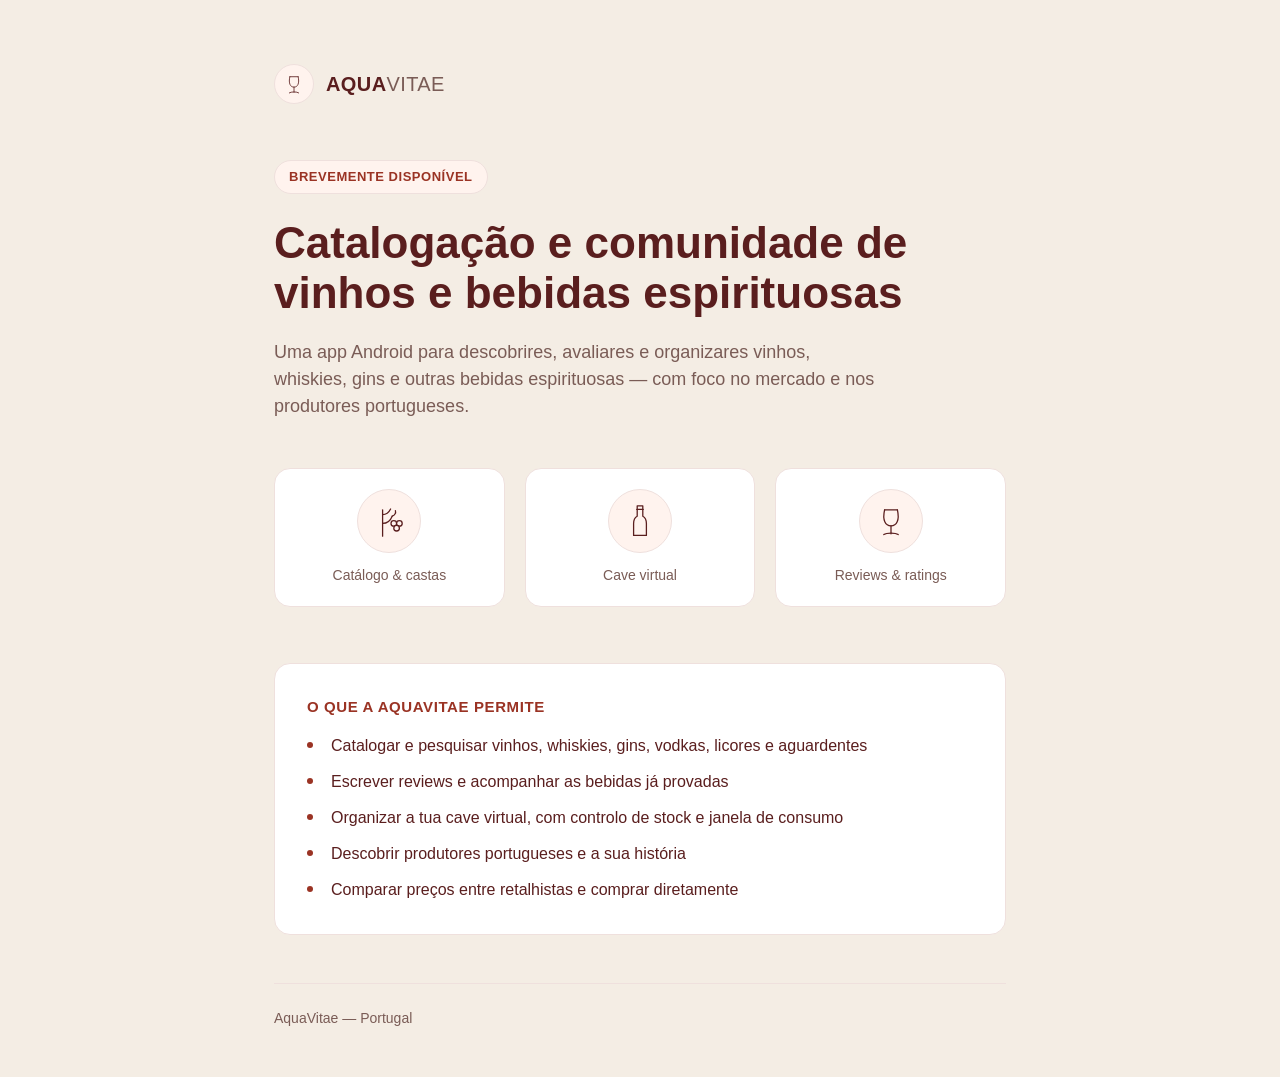
==== docs/index.html @ 6bc55e07 "Add landing page for GitHub Pages (docs/) Página "brevemente disponível" simples, com a mesma paleta" ====
<!DOCTYPE html>
<html lang="pt-PT">
<head>
<meta charset="UTF-8">
<meta name="viewport" content="width=device-width, initial-scale=1.0">
<title>AquaVitae — Catalogação e comunidade de vinhos e bebidas espirituosas</title>
<meta name="description" content="AquaVitae é uma app Android de catalogação e comunidade para vinhos e bebidas espirituosas, focada no mercado português. Brevemente disponível.">
<style>
  :root {
    --bordeaux: #5A1E1E;
    --bordeaux-strong: #9A3324;
    --cream: #FFF3EE;
    --background: #F4EDE4;
    --border: #EFE0DD;
    --text-muted: #7A5C56;
  }
  * { box-sizing: border-box; }
  body {
    margin: 0;
    font-family: -apple-system, BlinkMacSystemFont, "Segoe UI", Roboto, Helvetica, Arial, sans-serif;
    background: var(--background);
    color: var(--bordeaux);
    line-height: 1.5;
  }
  .wrap {
    max-width: 780px;
    margin: 0 auto;
    padding: 64px 24px 48px;
  }
  header {
    display: flex;
    align-items: center;
    gap: 12px;
    margin-bottom: 56px;
  }
  .logo-mark {
    width: 40px;
    height: 40px;
    border-radius: 50%;
    background: var(--cream);
    border: 1.5px solid var(--border);
    display: flex;
    align-items: center;
    justify-content: center;
  }
  .logo-mark svg { width: 26px; height: 26px; }
  .wordmark {
    font-size: 20px;
    font-weight: 700;
    letter-spacing: 0.02em;
  }
  .wordmark span { font-weight: 400; color: var(--text-muted); }

  .badge {
    display: inline-block;
    font-size: 13px;
    font-weight: 600;
    letter-spacing: 0.04em;
    text-transform: uppercase;
    color: var(--bordeaux-strong);
    background: var(--cream);
    border: 1.5px solid var(--border);
    border-radius: 999px;
    padding: 6px 14px;
    margin-bottom: 24px;
  }

  h1 {
    font-size: clamp(32px, 5vw, 44px);
    line-height: 1.15;
    margin: 0 0 20px;
  }

  .lede {
    font-size: 18px;
    color: var(--text-muted);
    max-width: 60ch;
    margin: 0 0 48px;
  }

  .icon-row {
    display: flex;
    gap: 20px;
    margin-bottom: 56px;
  }
  .icon-tile {
    flex: 1;
    background: #fff;
    border: 1.5px solid var(--border);
    border-radius: 16px;
    padding: 20px;
    text-align: center;
  }
  .icon-tile .circle {
    width: 64px;
    height: 64px;
    margin: 0 auto 12px;
    border-radius: 50%;
    background: var(--cream);
    border: 1.5px solid var(--border);
    display: flex;
    align-items: center;
    justify-content: center;
  }
  .icon-tile svg { width: 40px; height: 40px; }
  .icon-tile p { margin: 0; font-size: 14px; color: var(--text-muted); }

  .features {
    background: #fff;
    border: 1.5px solid var(--border);
    border-radius: 16px;
    padding: 32px;
    margin-bottom: 48px;
  }
  .features h2 {
    font-size: 15px;
    text-transform: uppercase;
    letter-spacing: 0.04em;
    color: var(--bordeaux-strong);
    margin: 0 0 16px;
  }
  .features ul {
    margin: 0;
    padding: 0;
    list-style: none;
    display: grid;
    gap: 12px;
  }
  .features li {
    padding-left: 24px;
    position: relative;
    color: var(--bordeaux);
  }
  .features li::before {
    content: "";
    position: absolute;
    left: 0;
    top: 8px;
    width: 6px;
    height: 6px;
    border-radius: 50%;
    background: var(--bordeaux-strong);
  }

  footer {
    border-top: 1.5px solid var(--border);
    padding-top: 24px;
    font-size: 14px;
    color: var(--text-muted);
    display: flex;
    justify-content: space-between;
    flex-wrap: wrap;
    gap: 8px;
  }

  @media (max-width: 560px) {
    .icon-row { flex-direction: column; }
  }
</style>
</head>
<body>
  <div class="wrap">
    <header>
      <div class="logo-mark">
        <svg viewBox="0 0 100 100" fill="none" stroke="#5A1E1E" stroke-width="3.2" stroke-linecap="round" stroke-linejoin="round">
          <path d="M34 22H66"></path>
          <path d="M34 22C28 48 36 62 50 62C64 62 72 48 66 22"></path>
          <path d="M50 62V82"></path>
          <path d="M32 84C39 79 61 79 68 84"></path>
        </svg>
      </div>
      <div class="wordmark">AQUA<span>VITAE</span></div>
    </header>

    <span class="badge">Brevemente disponível</span>
    <h1>Catalogação e comunidade de vinhos e bebidas espirituosas</h1>
    <p class="lede">
      Uma app Android para descobrires, avaliares e organizares vinhos, whiskies, gins e outras bebidas
      espirituosas — com foco no mercado e nos produtores portugueses.
    </p>

    <div class="icon-row">
      <div class="icon-tile">
        <div class="circle">
          <svg viewBox="0 0 100 100" fill="none" stroke="#5A1E1E" stroke-width="3.2" stroke-linecap="round" stroke-linejoin="round">
            <path d="M34 88V22"></path>
            <path d="M34 34C44 34 50 28 54 20M34 56C46 56 54 48 58 38"></path>
            <path d="M58 38C64 36 68 30 66 24"></path>
            <circle cx="62" cy="56" r="7" fill="#FFF3EE"></circle>
            <circle cx="76" cy="56" r="7" fill="#FFF3EE"></circle>
            <circle cx="69" cy="68" r="7" fill="#FFF3EE"></circle>
          </svg>
        </div>
        <p>Catálogo &amp; castas</p>
      </div>
      <div class="icon-tile">
        <div class="circle">
          <svg viewBox="0 0 100 100" fill="none" stroke="#5A1E1E" stroke-width="3.2" stroke-linecap="round" stroke-linejoin="round">
            <path d="M43 12V38C36 42 34 48 34 56V86H66V56C66 48 64 42 57 38V12Z"></path>
            <path d="M42 21H58"></path>
          </svg>
        </div>
        <p>Cave virtual</p>
      </div>
      <div class="icon-tile">
        <div class="circle">
          <svg viewBox="0 0 100 100" fill="none" stroke="#5A1E1E" stroke-width="3.2" stroke-linecap="round" stroke-linejoin="round">
            <path d="M34 22H66"></path>
            <path d="M34 22C28 48 36 62 50 62C64 62 72 48 66 22"></path>
            <path d="M50 62V82"></path>
            <path d="M32 84C39 79 61 79 68 84"></path>
          </svg>
        </div>
        <p>Reviews &amp; ratings</p>
      </div>
    </div>

    <div class="features">
      <h2>O que a AquaVitae permite</h2>
      <ul>
        <li>Catalogar e pesquisar vinhos, whiskies, gins, vodkas, licores e aguardentes</li>
        <li>Escrever reviews e acompanhar as bebidas já provadas</li>
        <li>Organizar a tua cave virtual, com controlo de stock e janela de consumo</li>
        <li>Descobrir produtores portugueses e a sua história</li>
        <li>Comparar preços entre retalhistas e comprar diretamente</li>
      </ul>
    </div>

    <footer>
      <span>AquaVitae — Portugal</span>
      <span><!-- TODO: email de contacto --></span>
    </footer>
  </div>
</body>
</html>
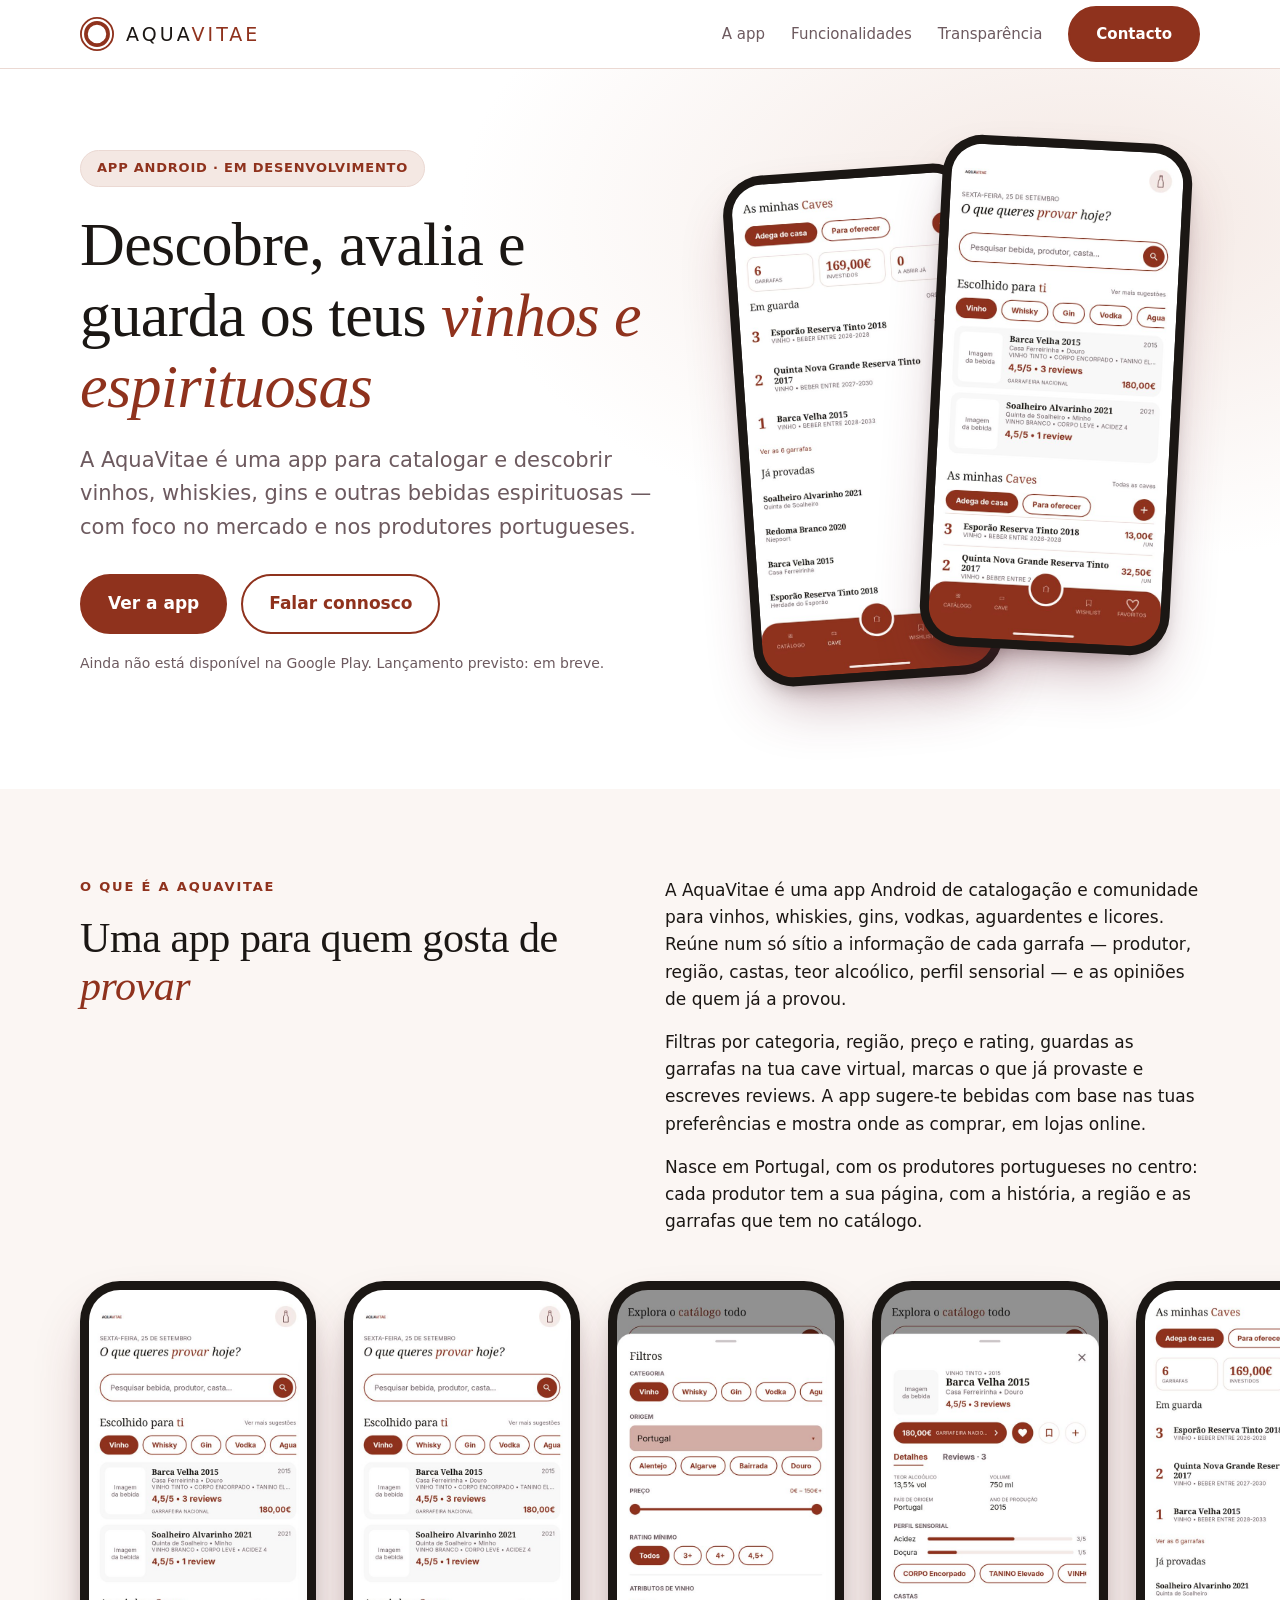
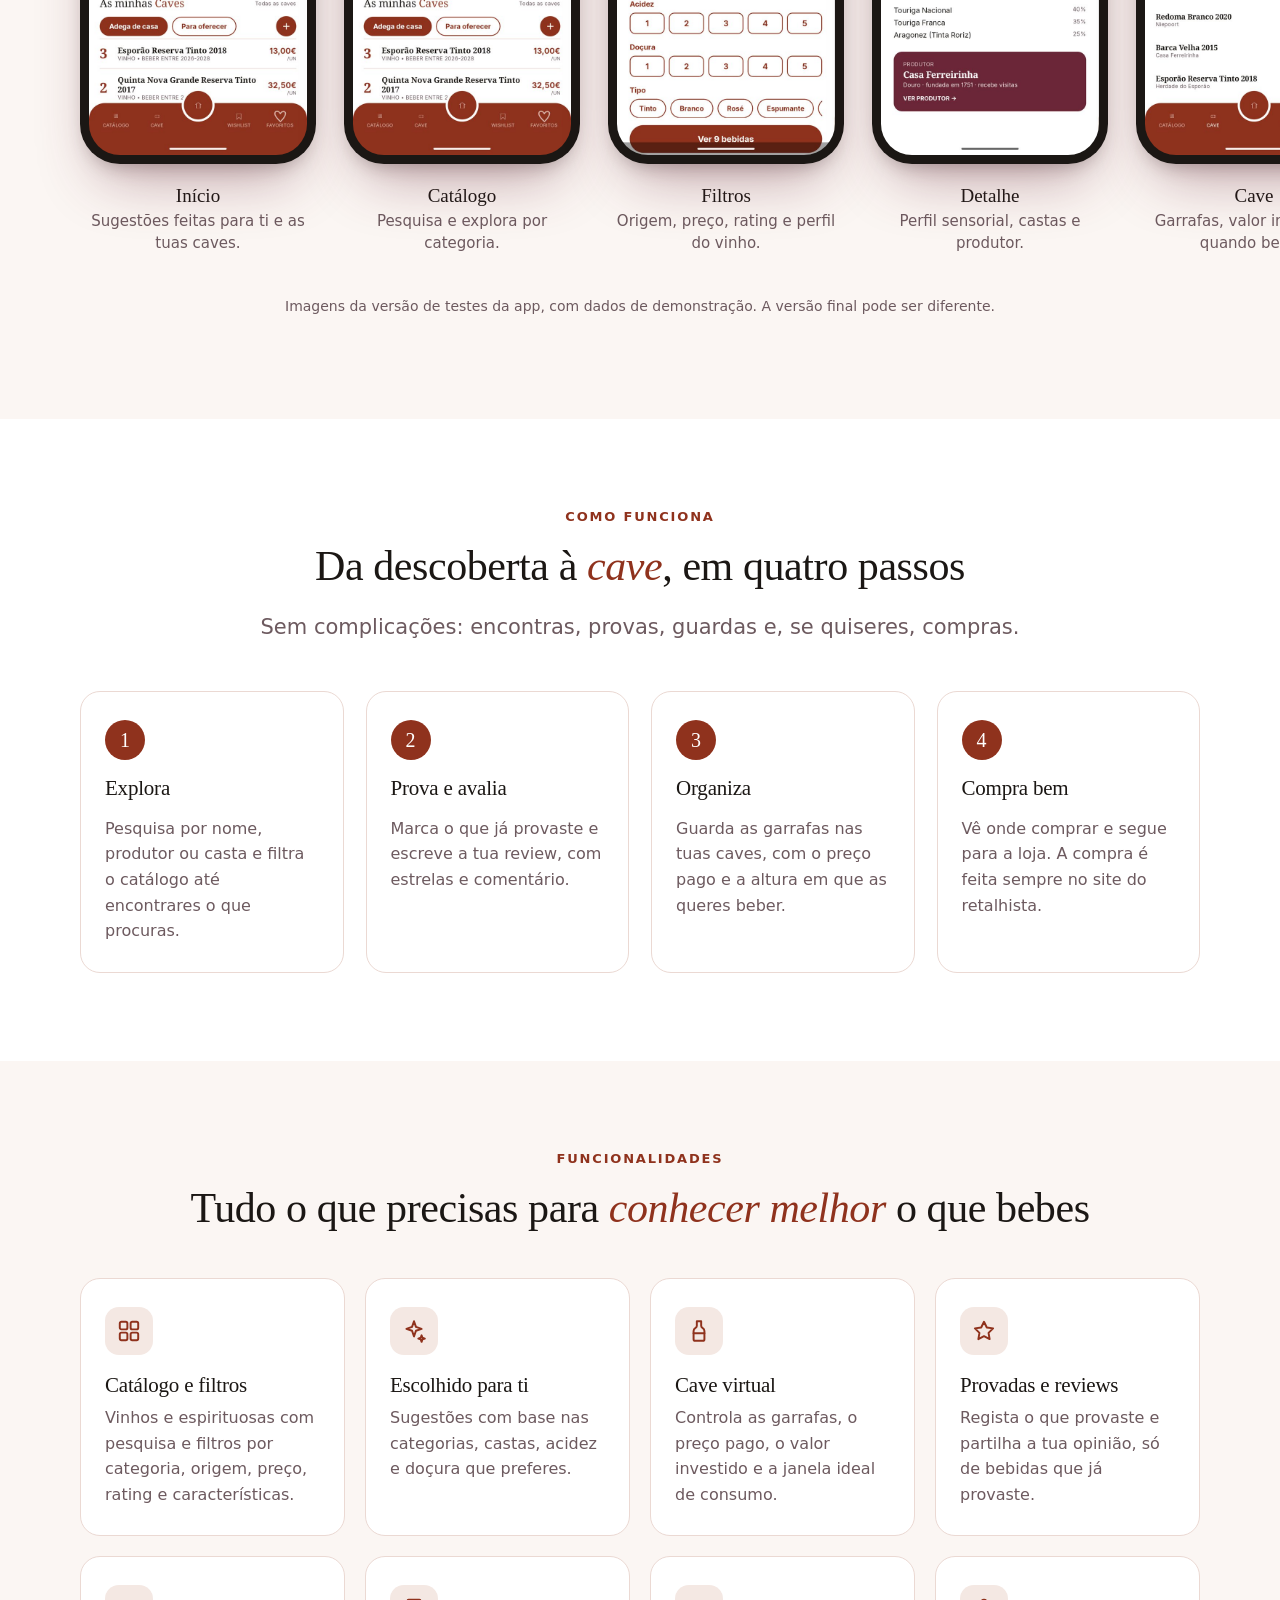
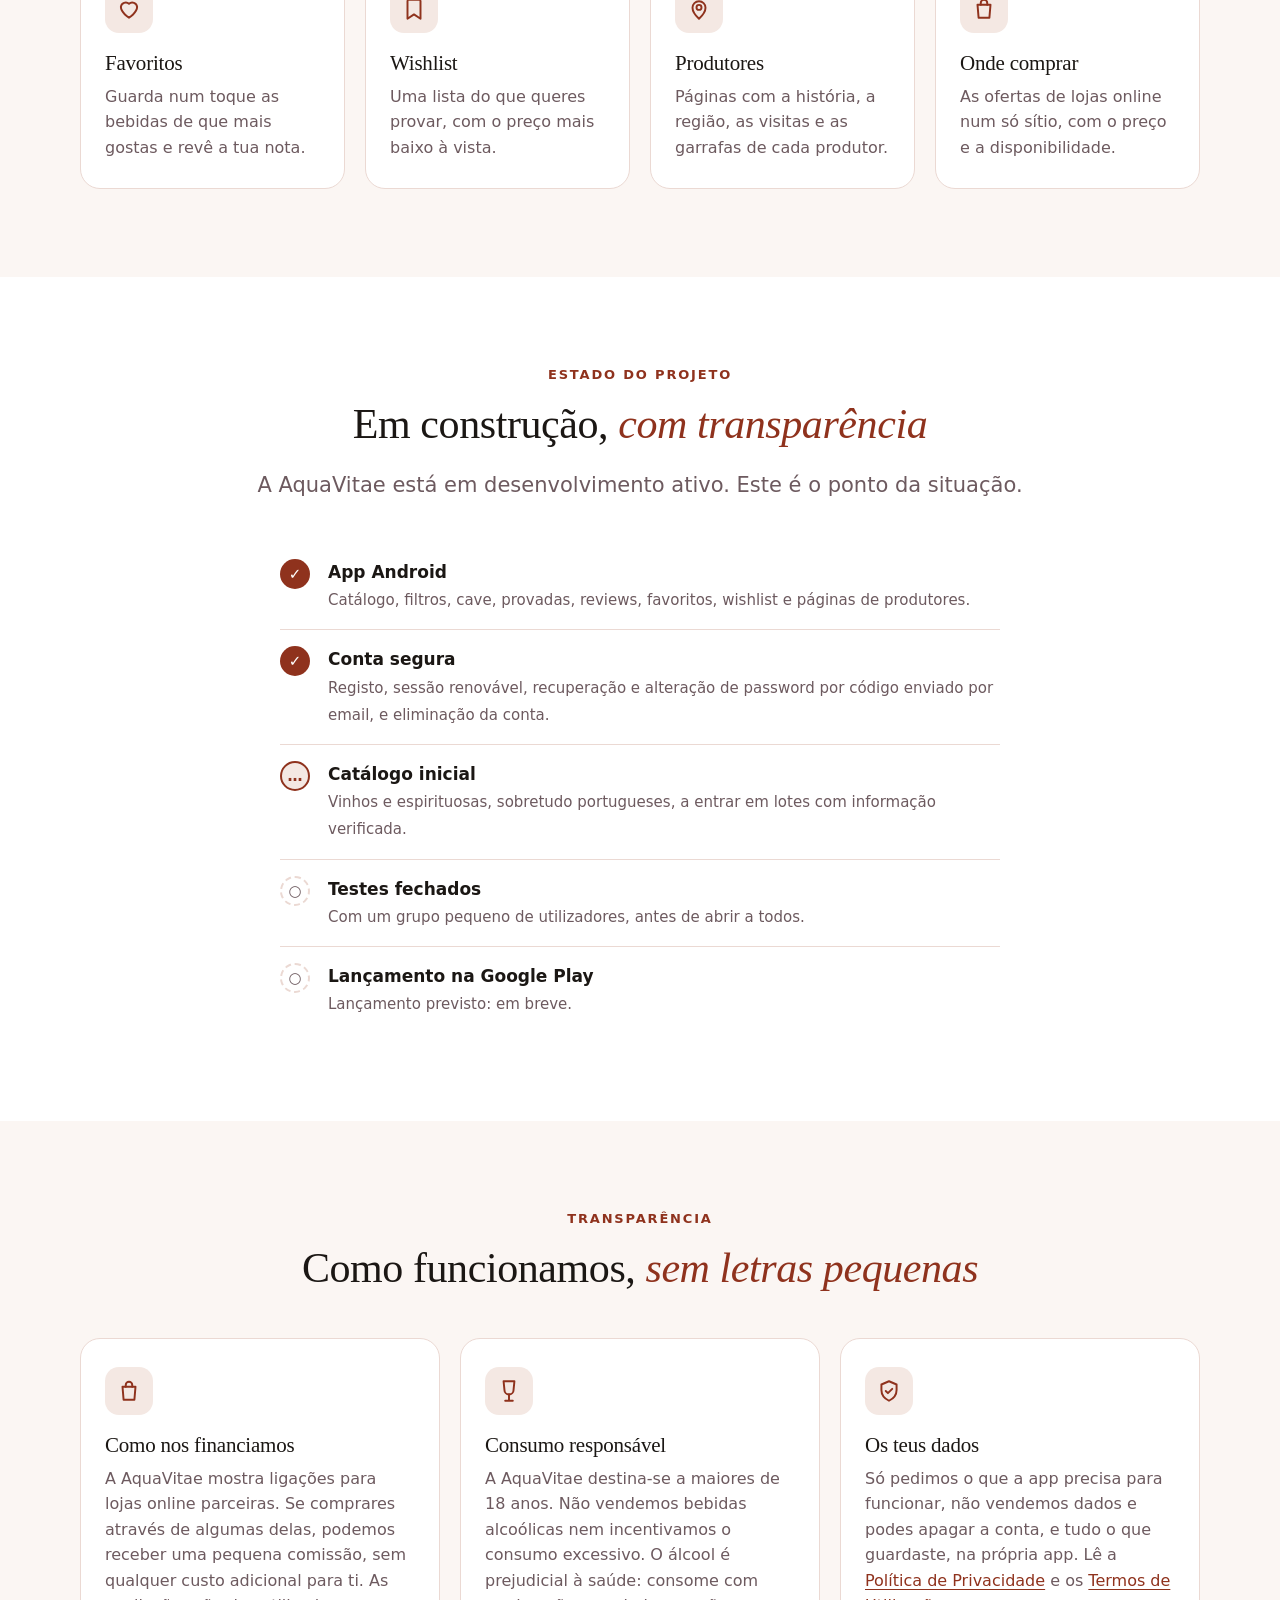
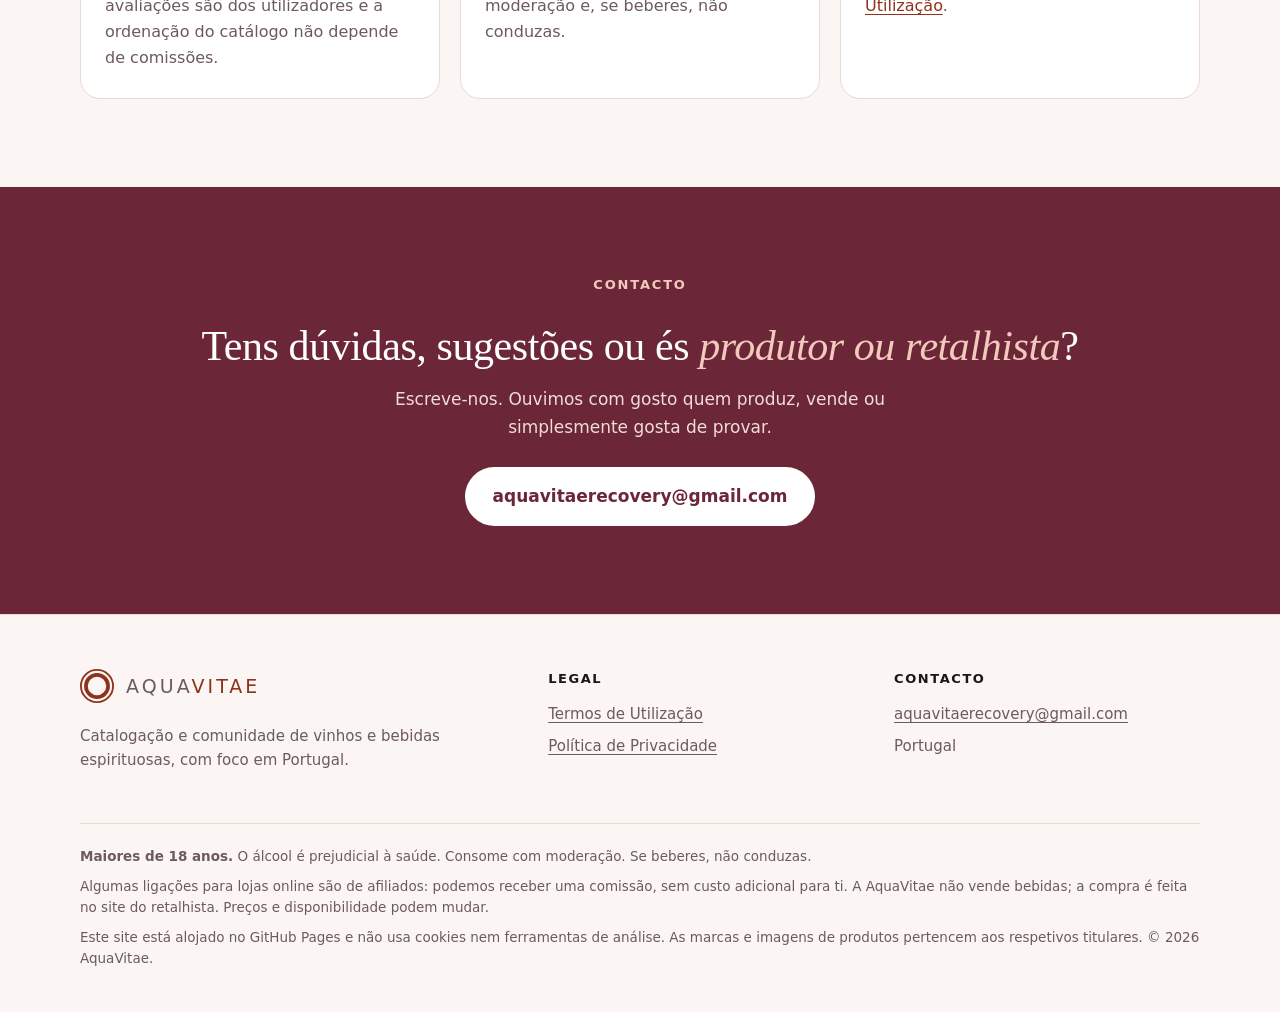
==== commit e0b80fdb: "Landing page: redesenho com screenshots da app, descricao detalhada e paginas legais - Hero com mock" ====
--- a/docs/index.html
+++ b/docs/index.html
@@ -2,234 +2,210 @@
 <html lang="pt-PT">
 <head>
 <meta charset="UTF-8">
-<meta name="viewport" content="width=device-width, initial-scale=1.0">
+<meta name="7197e10404415e4" content="d1be69fddfa2cac7b7d6ff8724527eb9" />
+<meta name="viewport" content="width=device-width, initial-scale=1">
 <title>AquaVitae — Catalogação e comunidade de vinhos e bebidas espirituosas</title>
-<meta name="description" content="AquaVitae é uma app Android de catalogação e comunidade para vinhos e bebidas espirituosas, focada no mercado português. Brevemente disponível.">
-<style>
-  :root {
-    --bordeaux: #5A1E1E;
-    --bordeaux-strong: #9A3324;
-    --cream: #FFF3EE;
-    --background: #F4EDE4;
-    --border: #EFE0DD;
-    --text-muted: #7A5C56;
-  }
-  * { box-sizing: border-box; }
-  body {
-    margin: 0;
-    font-family: -apple-system, BlinkMacSystemFont, "Segoe UI", Roboto, Helvetica, Arial, sans-serif;
-    background: var(--background);
-    color: var(--bordeaux);
-    line-height: 1.5;
-  }
-  .wrap {
-    max-width: 780px;
-    margin: 0 auto;
-    padding: 64px 24px 48px;
-  }
-  header {
-    display: flex;
-    align-items: center;
-    gap: 12px;
-    margin-bottom: 56px;
-  }
-  .logo-mark {
-    width: 40px;
-    height: 40px;
-    border-radius: 50%;
-    background: var(--cream);
-    border: 1.5px solid var(--border);
-    display: flex;
-    align-items: center;
-    justify-content: center;
-  }
-  .logo-mark svg { width: 26px; height: 26px; }
-  .wordmark {
-    font-size: 20px;
-    font-weight: 700;
-    letter-spacing: 0.02em;
-  }
-  .wordmark span { font-weight: 400; color: var(--text-muted); }
-
-  .badge {
-    display: inline-block;
-    font-size: 13px;
-    font-weight: 600;
-    letter-spacing: 0.04em;
-    text-transform: uppercase;
-    color: var(--bordeaux-strong);
-    background: var(--cream);
-    border: 1.5px solid var(--border);
-    border-radius: 999px;
-    padding: 6px 14px;
-    margin-bottom: 24px;
-  }
-
-  h1 {
-    font-size: clamp(32px, 5vw, 44px);
-    line-height: 1.15;
-    margin: 0 0 20px;
-  }
-
-  .lede {
-    font-size: 18px;
-    color: var(--text-muted);
-    max-width: 60ch;
-    margin: 0 0 48px;
-  }
-
-  .icon-row {
-    display: flex;
-    gap: 20px;
-    margin-bottom: 56px;
-  }
-  .icon-tile {
-    flex: 1;
-    background: #fff;
-    border: 1.5px solid var(--border);
-    border-radius: 16px;
-    padding: 20px;
-    text-align: center;
-  }
-  .icon-tile .circle {
-    width: 64px;
-    height: 64px;
-    margin: 0 auto 12px;
-    border-radius: 50%;
-    background: var(--cream);
-    border: 1.5px solid var(--border);
-    display: flex;
-    align-items: center;
-    justify-content: center;
-  }
-  .icon-tile svg { width: 40px; height: 40px; }
-  .icon-tile p { margin: 0; font-size: 14px; color: var(--text-muted); }
-
-  .features {
-    background: #fff;
-    border: 1.5px solid var(--border);
-    border-radius: 16px;
-    padding: 32px;
-    margin-bottom: 48px;
-  }
-  .features h2 {
-    font-size: 15px;
-    text-transform: uppercase;
-    letter-spacing: 0.04em;
-    color: var(--bordeaux-strong);
-    margin: 0 0 16px;
-  }
-  .features ul {
-    margin: 0;
-    padding: 0;
-    list-style: none;
-    display: grid;
-    gap: 12px;
-  }
-  .features li {
-    padding-left: 24px;
-    position: relative;
-    color: var(--bordeaux);
-  }
-  .features li::before {
-    content: "";
-    position: absolute;
-    left: 0;
-    top: 8px;
-    width: 6px;
-    height: 6px;
-    border-radius: 50%;
-    background: var(--bordeaux-strong);
-  }
-
-  footer {
-    border-top: 1.5px solid var(--border);
-    padding-top: 24px;
-    font-size: 14px;
-    color: var(--text-muted);
-    display: flex;
-    justify-content: space-between;
-    flex-wrap: wrap;
-    gap: 8px;
-  }
-
-  @media (max-width: 560px) {
-    .icon-row { flex-direction: column; }
-  }
-</style>
+<meta name="description" content="A AquaVitae é uma app Android para catalogar, avaliar e descobrir vinhos, whiskies, gins e outras bebidas espirituosas, com foco no mercado e nos produtores portugueses. Em desenvolvimento.">
+<meta name="theme-color" content="#8f321d">
+<link rel="canonical" href="https://krugidev.github.io/AquaVitae/">
+<link rel="icon" type="image/svg+xml" href="assets/emblema.svg">
+<meta property="og:type" content="website">
+<meta property="og:locale" content="pt_PT">
+<meta property="og:title" content="AquaVitae — vinhos e bebidas espirituosas, com foco em Portugal">
+<meta property="og:description" content="Cataloga, avalia e descobre vinhos e espirituosas. App Android em desenvolvimento.">
+<meta property="og:url" content="https://krugidev.github.io/AquaVitae/">
+<meta property="og:image" content="https://krugidev.github.io/AquaVitae/assets/screens/home.jpg">
+<link rel="stylesheet" href="assets/site.css">
 </head>
 <body>
-  <div class="wrap">
-    <header>
-      <div class="logo-mark">
-        <svg viewBox="0 0 100 100" fill="none" stroke="#5A1E1E" stroke-width="3.2" stroke-linecap="round" stroke-linejoin="round">
-          <path d="M34 22H66"></path>
-          <path d="M34 22C28 48 36 62 50 62C64 62 72 48 66 22"></path>
-          <path d="M50 62V82"></path>
-          <path d="M32 84C39 79 61 79 68 84"></path>
-        </svg>
-      </div>
-      <div class="wordmark">AQUA<span>VITAE</span></div>
-    </header>
-
-    <span class="badge">Brevemente disponível</span>
-    <h1>Catalogação e comunidade de vinhos e bebidas espirituosas</h1>
-    <p class="lede">
-      Uma app Android para descobrires, avaliares e organizares vinhos, whiskies, gins e outras bebidas
-      espirituosas — com foco no mercado e nos produtores portugueses.
-    </p>
-
-    <div class="icon-row">
-      <div class="icon-tile">
-        <div class="circle">
-          <svg viewBox="0 0 100 100" fill="none" stroke="#5A1E1E" stroke-width="3.2" stroke-linecap="round" stroke-linejoin="round">
-            <path d="M34 88V22"></path>
-            <path d="M34 34C44 34 50 28 54 20M34 56C46 56 54 48 58 38"></path>
-            <path d="M58 38C64 36 68 30 66 24"></path>
-            <circle cx="62" cy="56" r="7" fill="#FFF3EE"></circle>
-            <circle cx="76" cy="56" r="7" fill="#FFF3EE"></circle>
-            <circle cx="69" cy="68" r="7" fill="#FFF3EE"></circle>
-          </svg>
-        </div>
-        <p>Catálogo &amp; castas</p>
-      </div>
-      <div class="icon-tile">
-        <div class="circle">
-          <svg viewBox="0 0 100 100" fill="none" stroke="#5A1E1E" stroke-width="3.2" stroke-linecap="round" stroke-linejoin="round">
-            <path d="M43 12V38C36 42 34 48 34 56V86H66V56C66 48 64 42 57 38V12Z"></path>
-            <path d="M42 21H58"></path>
-          </svg>
-        </div>
-        <p>Cave virtual</p>
-      </div>
-      <div class="icon-tile">
-        <div class="circle">
-          <svg viewBox="0 0 100 100" fill="none" stroke="#5A1E1E" stroke-width="3.2" stroke-linecap="round" stroke-linejoin="round">
-            <path d="M34 22H66"></path>
-            <path d="M34 22C28 48 36 62 50 62C64 62 72 48 66 22"></path>
-            <path d="M50 62V82"></path>
-            <path d="M32 84C39 79 61 79 68 84"></path>
-          </svg>
-        </div>
-        <p>Reviews &amp; ratings</p>
-      </div>
-    </div>
-
-    <div class="features">
-      <h2>O que a AquaVitae permite</h2>
-      <ul>
-        <li>Catalogar e pesquisar vinhos, whiskies, gins, vodkas, licores e aguardentes</li>
-        <li>Escrever reviews e acompanhar as bebidas já provadas</li>
-        <li>Organizar a tua cave virtual, com controlo de stock e janela de consumo</li>
-        <li>Descobrir produtores portugueses e a sua história</li>
-        <li>Comparar preços entre retalhistas e comprar diretamente</li>
-      </ul>
-    </div>
-
-    <footer>
-      <span>AquaVitae — Portugal</span>
-      <span><!-- TODO: email de contacto --></span>
-    </footer>
-  </div>
+<a class="salta" href="#conteudo">Saltar para o conteúdo</a>
+
+<svg width="0" height="0" style="position:absolute" aria-hidden="true" focusable="false">
+  <defs>
+    <symbol id="i-grelha" viewBox="0 0 24 24"><rect x="3.5" y="3.5" width="7" height="7" rx="1.5"/><rect x="13.5" y="3.5" width="7" height="7" rx="1.5"/><rect x="3.5" y="13.5" width="7" height="7" rx="1.5"/><rect x="13.5" y="13.5" width="7" height="7" rx="1.5"/></symbol>
+    <symbol id="i-garrafa" viewBox="0 0 24 24"><path d="M10 3h4v4.2c0 .8.5 1.5 1.2 1.9C16.3 9.7 17 10.8 17 12v7.5a1.5 1.5 0 0 1-1.5 1.5h-7A1.5 1.5 0 0 1 7 19.5V12c0-1.2.7-2.3 1.8-2.9C9.5 8.7 10 8 10 7.2V3z"/><path d="M7 14h10"/></symbol>
+    <symbol id="i-estrela" viewBox="0 0 24 24"><path d="M12 3.5l2.6 5.3 5.8.8-4.2 4.1 1 5.8L12 16.8 6.8 19.5l1-5.8-4.2-4.1 5.8-.8L12 3.5z"/></symbol>
+    <symbol id="i-coracao" viewBox="0 0 24 24"><path d="M12 20s-7.5-4.6-7.5-10A4.5 4.5 0 0 1 12 7.2 4.5 4.5 0 0 1 19.5 10c0 5.4-7.5 10-7.5 10z"/></symbol>
+    <symbol id="i-marcador" viewBox="0 0 24 24"><path d="M7 3.5h10a1 1 0 0 1 1 1V21l-6-4-6 4V4.5a1 1 0 0 1 1-1z"/></symbol>
+    <symbol id="i-local" viewBox="0 0 24 24"><path d="M12 21s-6-5.6-6-10.2A6 6 0 0 1 18 10.8C18 15.4 12 21 12 21z"/><circle cx="12" cy="10.5" r="2.3"/></symbol>
+    <symbol id="i-saco" viewBox="0 0 24 24"><path d="M6 8h12l-1 12H7L6 8z"/><path d="M9 8V6.5a3 3 0 0 1 6 0V8"/></symbol>
+    <symbol id="i-brilho" viewBox="0 0 24 24"><path d="M12 3l1.8 5.2L19 10l-5.2 1.8L12 17l-1.8-5.2L5 10l5.2-1.8L12 3z"/><path d="M19 16l.8 2.2L22 19l-2.2.8L19 22l-.8-2.2L16 19l2.2-.8L19 16z"/></symbol>
+    <symbol id="i-escudo" viewBox="0 0 24 24"><path d="M12 3l7 3v5c0 4.5-3 8-7 10-4-2-7-5.5-7-10V6l7-3z"/><path d="M9 12l2 2 4-4"/></symbol>
+    <symbol id="i-copo" viewBox="0 0 24 24"><path d="M7 3h10l-.8 8a4.2 4.2 0 0 1-8.4 0L7 3z"/><path d="M12 15v6M8.5 21h7"/></symbol>
+  </defs>
+</svg>
+
+<header class="topo">
+  <div class="caixa">
+    <a class="marca" href="#topo" aria-label="AquaVitae — início">
+      <svg viewBox="0 0 92 92" fill="none" stroke="#8F321D" aria-hidden="true"><circle cx="46" cy="46" r="43.5" stroke-width="5"/><circle cx="46" cy="46" r="30" stroke-width="10"/></svg>
+      <b>AQUA<span>VITAE</span></b>
+    </a>
+    <nav class="menu" aria-label="Principal">
+      <a href="#app">A app</a>
+      <a href="#funcionalidades">Funcionalidades</a>
+      <a href="#transparencia">Transparência</a>
+      <a class="botao" href="#contacto">Contacto</a>
+    </nav>
+  </div>
+</header>
+
+<main id="conteudo">
+
+<section class="hero" id="topo">
+  <div class="caixa">
+    <div>
+      <span class="etiqueta">App Android · Em desenvolvimento</span>
+      <h1>Descobre, avalia e guarda os teus <em>vinhos e espirituosas</em></h1>
+      <p class="lede">A AquaVitae é uma app para catalogar e descobrir vinhos, whiskies, gins e outras bebidas espirituosas — com foco no mercado e nos produtores portugueses.</p>
+      <div class="botoes">
+        <a class="botao" href="#app">Ver a app</a>
+        <a class="botao vazio" href="mailto:aquavitaerecovery@gmail.com">Falar connosco</a>
+      </div>
+      <p class="nota">Ainda não está disponível na Google Play. Lançamento previsto: em breve.</p>
+    </div>
+    <div class="palco" aria-hidden="false">
+      <div class="telemovel t1"><img src="assets/screens/cave.jpg" width="600" height="1278" alt="Ecrã da app com a cave virtual: garrafas em guarda, valor investido e janela de consumo"></div>
+      <div class="telemovel t2"><img src="assets/screens/home.jpg" width="600" height="1278" alt="Ecrã inicial da app com sugestões “Escolhido para ti” e as caves do utilizador"></div>
+    </div>
+  </div>
+</section>
+
+<section id="app" class="suave">
+  <div class="caixa">
+    <div class="duas">
+      <div>
+        <p class="olho">O que é a AquaVitae</p>
+        <h2>Uma app para quem gosta de <em>provar</em></h2>
+      </div>
+      <div>
+        <p>A AquaVitae é uma app Android de catalogação e comunidade para vinhos, whiskies, gins, vodkas, aguardentes e licores. Reúne num só sítio a informação de cada garrafa — produtor, região, castas, teor alcoólico, perfil sensorial — e as opiniões de quem já a provou.</p>
+        <p>Filtras por categoria, região, preço e rating, guardas as garrafas na tua cave virtual, marcas o que já provaste e escreves reviews. A app sugere-te bebidas com base nas tuas preferências e mostra onde as comprar, em lojas online.</p>
+        <p>Nasce em Portugal, com os produtores portugueses no centro: cada produtor tem a sua página, com a história, a região e as garrafas que tem no catálogo.</p>
+      </div>
+    </div>
+  </div>
+
+  <div class="galeria" role="region" aria-label="Ecrãs da app" tabindex="0">
+    <figure><div class="telemovel"><img src="assets/screens/home.jpg" width="600" height="1278" loading="lazy" alt="Início: sugestões “Escolhido para ti”, as caves e a pesquisa"></div><figcaption><b>Início</b>Sugestões feitas para ti e as tuas caves.</figcaption></figure>
+    <figure><div class="telemovel"><img src="assets/screens/catalogo.jpg" width="600" height="1278" loading="lazy" alt="Catálogo de vinhos com pesquisa, categorias e ordenação"></div><figcaption><b>Catálogo</b>Pesquisa e explora por categoria.</figcaption></figure>
+    <figure><div class="telemovel"><img src="assets/screens/filtros.jpg" width="600" height="1278" loading="lazy" alt="Filtros por origem, preço, rating e atributos do vinho"></div><figcaption><b>Filtros</b>Origem, preço, rating e perfil do vinho.</figcaption></figure>
+    <figure><div class="telemovel"><img src="assets/screens/detalhe.jpg" width="600" height="1278" loading="lazy" alt="Detalhe de um vinho com perfil sensorial, castas e produtor"></div><figcaption><b>Detalhe</b>Perfil sensorial, castas e produtor.</figcaption></figure>
+    <figure><div class="telemovel"><img src="assets/screens/cave.jpg" width="600" height="1278" loading="lazy" alt="Cave virtual com garrafas, valor investido e janela de consumo"></div><figcaption><b>Cave</b>Garrafas, valor investido e quando beber.</figcaption></figure>
+    <figure><div class="telemovel"><img src="assets/screens/reviews.jpg" width="600" height="1278" loading="lazy" alt="As reviews do utilizador agrupadas por mês, com estrelas"></div><figcaption><b>Reviews</b>As tuas notas, organizadas por mês.</figcaption></figure>
+    <figure><div class="telemovel"><img src="assets/screens/perfil.jpg" width="600" height="1278" loading="lazy" alt="Perfil com estatísticas e preferências do utilizador"></div><figcaption><b>Perfil</b>Estatísticas e preferências.</figcaption></figure>
+  </div>
+  <div class="caixa"><p class="nota centro">Imagens da versão de testes da app, com dados de demonstração. A versão final pode ser diferente.</p></div>
+</section>
+
+<section id="como">
+  <div class="caixa centro">
+    <p class="olho">Como funciona</p>
+    <h2>Da descoberta à <em>cave</em>, em quatro passos</h2>
+    <p class="lede">Sem complicações: encontras, provas, guardas e, se quiseres, compras.</p>
+  </div>
+  <div class="caixa">
+    <div class="passos">
+      <div class="passo"><h3>Explora</h3><p>Pesquisa por nome, produtor ou casta e filtra o catálogo até encontrares o que procuras.</p></div>
+      <div class="passo"><h3>Prova e avalia</h3><p>Marca o que já provaste e escreve a tua review, com estrelas e comentário.</p></div>
+      <div class="passo"><h3>Organiza</h3><p>Guarda as garrafas nas tuas caves, com o preço pago e a altura em que as queres beber.</p></div>
+      <div class="passo"><h3>Compra bem</h3><p>Vê onde comprar e segue para a loja. A compra é feita sempre no site do retalhista.</p></div>
+    </div>
+  </div>
+</section>
+
+<section id="funcionalidades" class="suave">
+  <div class="caixa centro">
+    <p class="olho">Funcionalidades</p>
+    <h2>Tudo o que precisas para <em>conhecer melhor</em> o que bebes</h2>
+  </div>
+  <div class="caixa">
+    <div class="grelha">
+      <article class="cartao"><div class="icone"><svg aria-hidden="true"><use href="#i-grelha"/></svg></div><h3>Catálogo e filtros</h3><p>Vinhos e espirituosas com pesquisa e filtros por categoria, origem, preço, rating e características.</p></article>
+      <article class="cartao"><div class="icone"><svg aria-hidden="true"><use href="#i-brilho"/></svg></div><h3>Escolhido para ti</h3><p>Sugestões com base nas categorias, castas, acidez e doçura que preferes.</p></article>
+      <article class="cartao"><div class="icone"><svg aria-hidden="true"><use href="#i-garrafa"/></svg></div><h3>Cave virtual</h3><p>Controla as garrafas, o preço pago, o valor investido e a janela ideal de consumo.</p></article>
+      <article class="cartao"><div class="icone"><svg aria-hidden="true"><use href="#i-estrela"/></svg></div><h3>Provadas e reviews</h3><p>Regista o que provaste e partilha a tua opinião, só de bebidas que já provaste.</p></article>
+      <article class="cartao"><div class="icone"><svg aria-hidden="true"><use href="#i-coracao"/></svg></div><h3>Favoritos</h3><p>Guarda num toque as bebidas de que mais gostas e revê a tua nota.</p></article>
+      <article class="cartao"><div class="icone"><svg aria-hidden="true"><use href="#i-marcador"/></svg></div><h3>Wishlist</h3><p>Uma lista do que queres provar, com o preço mais baixo à vista.</p></article>
+      <article class="cartao"><div class="icone"><svg aria-hidden="true"><use href="#i-local"/></svg></div><h3>Produtores</h3><p>Páginas com a história, a região, as visitas e as garrafas de cada produtor.</p></article>
+      <article class="cartao"><div class="icone"><svg aria-hidden="true"><use href="#i-saco"/></svg></div><h3>Onde comprar</h3><p>As ofertas de lojas online num só sítio, com o preço e a disponibilidade.</p></article>
+    </div>
+  </div>
+</section>
+
+<section id="estado">
+  <div class="caixa centro">
+    <p class="olho">Estado do projeto</p>
+    <h2>Em construção, <em>com transparência</em></h2>
+    <p class="lede">A AquaVitae está em desenvolvimento ativo. Este é o ponto da situação.</p>
+  </div>
+  <div class="caixa">
+    <ul class="estado">
+      <li class="feito"><span class="marca-estado" aria-hidden="true">✓</span><div><b>App Android</b><span>Catálogo, filtros, cave, provadas, reviews, favoritos, wishlist e páginas de produtores.</span></div></li>
+      <li class="feito"><span class="marca-estado" aria-hidden="true">✓</span><div><b>Conta segura</b><span>Registo, sessão renovável, recuperação e alteração de password por código enviado por email, e eliminação da conta.</span></div></li>
+      <li class="curso"><span class="marca-estado" aria-hidden="true">…</span><div><b>Catálogo inicial</b><span>Vinhos e espirituosas, sobretudo portugueses, a entrar em lotes com informação verificada.</span></div></li>
+      <li class="breve"><span class="marca-estado" aria-hidden="true">○</span><div><b>Testes fechados</b><span>Com um grupo pequeno de utilizadores, antes de abrir a todos.</span></div></li>
+      <li class="breve"><span class="marca-estado" aria-hidden="true">○</span><div><b>Lançamento na Google Play</b><span>Lançamento previsto: em breve.</span></div></li>
+    </ul>
+  </div>
+</section>
+
+<section id="transparencia" class="suave">
+  <div class="caixa centro">
+    <p class="olho">Transparência</p>
+    <h2>Como funcionamos, <em>sem letras pequenas</em></h2>
+  </div>
+  <div class="caixa">
+    <div class="grelha tres">
+      <article class="cartao"><div class="icone"><svg aria-hidden="true"><use href="#i-saco"/></svg></div><h3>Como nos financiamos</h3><p>A AquaVitae mostra ligações para lojas online parceiras. Se comprares através de algumas delas, podemos receber uma pequena comissão, sem qualquer custo adicional para ti. As avaliações são dos utilizadores e a ordenação do catálogo não depende de comissões.</p></article>
+      <article class="cartao"><div class="icone"><svg aria-hidden="true"><use href="#i-copo"/></svg></div><h3>Consumo responsável</h3><p>A AquaVitae destina-se a maiores de 18 anos. Não vendemos bebidas alcoólicas nem incentivamos o consumo excessivo. O álcool é prejudicial à saúde: consome com moderação e, se beberes, não conduzas.</p></article>
+      <article class="cartao"><div class="icone"><svg aria-hidden="true"><use href="#i-escudo"/></svg></div><h3>Os teus dados</h3><p>Só pedimos o que a app precisa para funcionar, não vendemos dados e podes apagar a conta, e tudo o que guardaste, na própria app. Lê a <a href="privacidade.html">Política de Privacidade</a> e os <a href="termos.html">Termos de Utilização</a>.</p></article>
+    </div>
+  </div>
+</section>
+
+<section id="contacto" class="contacto">
+  <div class="caixa">
+    <p class="olho" style="color:#f3c9bd">Contacto</p>
+    <h2>Tens dúvidas, sugestões ou és <em>produtor ou retalhista</em>?</h2>
+    <p>Escreve-nos. Ouvimos com gosto quem produz, vende ou simplesmente gosta de provar.</p>
+    <a class="botao" href="mailto:aquavitaerecovery@gmail.com">aquavitaerecovery@gmail.com</a>
+  </div>
+</section>
+
+</main>
+
+<footer class="rodape">
+  <div class="caixa">
+    <div class="colunas">
+      <div>
+        <a class="marca" href="#topo" aria-label="AquaVitae — topo da página">
+          <svg viewBox="0 0 92 92" fill="none" stroke="#8F321D" aria-hidden="true"><circle cx="46" cy="46" r="43.5" stroke-width="5"/><circle cx="46" cy="46" r="30" stroke-width="10"/></svg>
+          <b>AQUA<span>VITAE</span></b>
+        </a>
+        <p style="margin-top:14px">Catalogação e comunidade de vinhos e bebidas espirituosas, com foco em Portugal.</p>
+      </div>
+      <div>
+        <h4>Legal</h4>
+        <ul>
+          <li><a href="termos.html">Termos de Utilização</a></li>
+          <li><a href="privacidade.html">Política de Privacidade</a></li>
+        </ul>
+      </div>
+      <div>
+        <h4>Contacto</h4>
+        <ul>
+          <li><a href="mailto:aquavitaerecovery@gmail.com">aquavitaerecovery@gmail.com</a></li>
+          <li>Portugal</li>
+        </ul>
+      </div>
+    </div>
+    <div class="aviso">
+      <p><b>Maiores de 18 anos.</b> O álcool é prejudicial à saúde. Consome com moderação. Se beberes, não conduzas.</p>
+      <p>Algumas ligações para lojas online são de afiliados: podemos receber uma comissão, sem custo adicional para ti. A AquaVitae não vende bebidas; a compra é feita no site do retalhista. Preços e disponibilidade podem mudar.</p>
+      <p>Este site está alojado no GitHub Pages e não usa cookies nem ferramentas de análise. As marcas e imagens de produtos pertencem aos respetivos titulares. © 2026 AquaVitae.</p>
+    </div>
+  </div>
+</footer>
 </body>
 </html>
--- a/docs/assets/site.css
+++ b/docs/assets/site.css
@@ -0,0 +1,172 @@
+/* AquaVitae — landing page. Sem frameworks, sem fontes externas, sem cookies: só HTML e CSS. */
+:root {
+  --grena: #8f321d;
+  --vinho: #6b2737;
+  --tinta: #1b1714;
+  --suave: #6d5a5f;
+  --papel: #ffffff;
+  --creme: #fbf6f3;
+  --rosa: #f4e8e3;
+  --linha: #ebd9d3;
+  --serif: "Iowan Old Style", "Palatino Linotype", Palatino, "Book Antiqua", Georgia, "Times New Roman", serif;
+  --sans: system-ui, -apple-system, "Segoe UI", Roboto, "Helvetica Neue", Arial, sans-serif;
+  --raio: 20px;
+  --largura: 1120px;
+}
+
+* { box-sizing: border-box; }
+html { scroll-behavior: smooth; scroll-padding-top: 84px; -webkit-text-size-adjust: 100%; }
+body { margin: 0; font-family: var(--sans); color: var(--tinta); background: var(--papel); line-height: 1.6; font-size: 17px; }
+img { max-width: 100%; height: auto; }
+a { color: var(--grena); text-underline-offset: 3px; }
+a:hover { color: var(--vinho); }
+:focus-visible { outline: 3px solid var(--grena); outline-offset: 3px; border-radius: 6px; }
+.salta { position: absolute; left: -999px; top: 8px; background: var(--tinta); color: #fff; padding: 8px 14px; border-radius: 8px; z-index: 100; }
+.salta:focus { left: 8px; }
+
+.caixa { width: min(100% - 40px, var(--largura)); margin-inline: auto; }
+section { padding: 88px 0; }
+.suave { background: var(--creme); }
+
+h1, h2, h3 { font-family: var(--serif); font-weight: 500; line-height: 1.15; margin: 0 0 16px; letter-spacing: -0.01em; }
+h1 { font-size: clamp(38px, 6vw, 62px); }
+h2 { font-size: clamp(30px, 4.2vw, 42px); }
+h3 { font-size: 21px; }
+em { font-style: italic; color: var(--grena); }
+.olho { font-size: 13px; letter-spacing: 0.14em; text-transform: uppercase; color: var(--grena); font-weight: 700; margin: 0 0 14px; }
+.lede { font-size: clamp(18px, 2.2vw, 21px); color: var(--suave); max-width: 58ch; }
+.centro { text-align: center; }
+.centro .lede { margin-inline: auto; }
+
+/* Cabeçalho */
+.topo { position: sticky; top: 0; z-index: 50; background: rgba(255, 255, 255, 0.88); backdrop-filter: saturate(1.4) blur(10px); border-bottom: 1px solid var(--linha); }
+.topo .caixa { display: flex; align-items: center; justify-content: space-between; min-height: 68px; gap: 20px; }
+.marca { display: inline-flex; align-items: center; gap: 12px; text-decoration: none; color: var(--tinta); }
+.marca svg { width: 34px; height: 34px; }
+.marca b { font-weight: 400; letter-spacing: 0.16em; font-size: 19px; }
+.marca b span { color: var(--grena); }
+.menu { display: flex; gap: 26px; align-items: center; }
+.menu a { text-decoration: none; color: var(--suave); font-size: 15px; }
+.menu a:hover { color: var(--grena); }
+.menu a.botao, .menu a.botao:hover { color: #fff; }
+
+/* Botões */
+.botao { display: inline-flex; align-items: center; gap: 8px; padding: 14px 26px; border-radius: 999px; background: var(--grena); color: #fff; text-decoration: none; font-weight: 600; border: 2px solid var(--grena); transition: background .15s, transform .15s; }
+.botao:hover { background: var(--vinho); border-color: var(--vinho); color: #fff; transform: translateY(-1px); }
+.botao.vazio { background: transparent; color: var(--grena); }
+.botao.vazio:hover { background: var(--rosa); color: var(--vinho); border-color: var(--vinho); }
+.botoes { display: flex; flex-wrap: wrap; gap: 14px; margin: 30px 0 18px; }
+.etiqueta { display: inline-block; padding: 7px 16px; border-radius: 999px; background: var(--rosa); border: 1px solid var(--linha); color: var(--grena); font-size: 13px; font-weight: 700; letter-spacing: 0.06em; text-transform: uppercase; margin-bottom: 22px; }
+.nota { font-size: 14px; color: var(--suave); }
+
+/* Hero */
+.hero { padding: 70px 0 90px; background: radial-gradient(900px 500px at 85% 20%, var(--rosa), transparent 70%), var(--papel); overflow: hidden; }
+.hero .caixa { display: grid; grid-template-columns: 1.1fr 0.9fr; gap: 50px; align-items: center; }
+
+/* Telemóvel */
+.telemovel { position: relative; width: 100%; max-width: 270px; margin: 0 auto; padding: 9px; border-radius: 40px; background: var(--tinta); box-shadow: 0 30px 60px -20px rgba(107, 39, 55, 0.45), 0 10px 20px -10px rgba(27, 23, 20, 0.35); }
+.telemovel img { display: block; width: 100%; border-radius: 31px; background: var(--papel); }
+.palco { position: relative; display: flex; justify-content: center; min-height: 560px; }
+.palco .telemovel { position: absolute; width: 250px; }
+.palco .t1 { left: 4%; top: 30px; transform: rotate(-4deg); z-index: 1; }
+.palco .t2 { right: 4%; top: 0; transform: rotate(3deg); z-index: 2; }
+
+/* Galeria */
+.galeria { display: flex; gap: 28px; overflow-x: auto; padding: 30px max(20px, calc((100vw - var(--largura)) / 2)) 26px; scroll-snap-type: x mandatory; scrollbar-width: thin; scrollbar-color: var(--grena) var(--rosa); }
+.galeria figure { flex: 0 0 236px; margin: 0; scroll-snap-align: center; }
+.galeria figcaption { margin-top: 18px; text-align: center; font-size: 15px; color: var(--suave); line-height: 1.45; }
+.galeria figcaption b { display: block; color: var(--tinta); font-family: var(--serif); font-size: 19px; font-weight: 500; margin-bottom: 2px; }
+
+/* Duas colunas de texto */
+.duas { display: grid; grid-template-columns: 1fr 1fr; gap: 50px; align-items: start; }
+.duas p { margin: 0 0 16px; }
+
+/* Passos */
+.passos { display: grid; grid-template-columns: repeat(4, 1fr); gap: 22px; margin-top: 46px; counter-reset: passo; }
+.passo { position: relative; padding: 28px 24px; background: var(--papel); border: 1px solid var(--linha); border-radius: var(--raio); }
+.passo::before { counter-increment: passo; content: counter(passo); display: grid; place-items: center; width: 40px; height: 40px; border-radius: 50%; background: var(--grena); color: #fff; font-family: var(--serif); font-size: 20px; margin-bottom: 16px; }
+.passo p { margin: 0; color: var(--suave); font-size: 16px; }
+
+/* Cartões */
+.grelha { display: grid; grid-template-columns: repeat(4, 1fr); gap: 20px; margin-top: 46px; }
+.grelha.tres { grid-template-columns: repeat(3, 1fr); }
+.cartao { padding: 28px 24px; border-radius: var(--raio); background: var(--papel); border: 1px solid var(--linha); }
+.suave .cartao { background: var(--papel); }
+.cartao p { margin: 0; color: var(--suave); font-size: 16px; }
+.cartao .icone { display: grid; place-items: center; width: 48px; height: 48px; border-radius: 14px; background: var(--rosa); color: var(--grena); margin-bottom: 18px; }
+.cartao .icone svg { width: 26px; height: 26px; fill: none; stroke: currentColor; stroke-width: 1.8; stroke-linecap: round; stroke-linejoin: round; }
+.cartao h3 { margin-bottom: 8px; }
+
+/* Estado do projeto */
+.estado { list-style: none; margin: 40px auto 0; padding: 0; max-width: 720px; }
+.estado li { display: grid; grid-template-columns: 34px 1fr; gap: 14px; padding: 16px 0; border-bottom: 1px solid var(--linha); }
+.estado li:last-child { border-bottom: 0; }
+.estado .marca-estado { display: grid; place-items: center; width: 30px; height: 30px; border-radius: 50%; font-size: 15px; font-weight: 700; }
+.estado .feito .marca-estado { background: var(--grena); color: #fff; }
+.estado .curso .marca-estado { background: var(--rosa); color: var(--grena); border: 2px solid var(--grena); }
+.estado .breve .marca-estado { background: transparent; color: var(--suave); border: 2px dashed var(--linha); }
+.estado b { display: block; font-weight: 600; }
+.estado span { color: var(--suave); font-size: 15px; }
+
+/* Contacto */
+.contacto { background: var(--vinho); color: #fff; text-align: center; }
+.contacto h2 { color: #fff; }
+.contacto h2 em { color: #f3c9bd; }
+.contacto p { color: #f1dcd6; max-width: 56ch; margin: 0 auto 26px; }
+.contacto .botao { background: #fff; color: var(--vinho); border-color: #fff; }
+.contacto .botao:hover { background: var(--rosa); color: var(--vinho); }
+
+/* Rodapé */
+.rodape { padding: 54px 0 34px; background: var(--creme); border-top: 1px solid var(--linha); font-size: 15px; color: var(--suave); }
+.rodape .colunas { display: grid; grid-template-columns: 1.4fr 1fr 1fr; gap: 40px; }
+.rodape h4 { margin: 0 0 12px; font-size: 13px; letter-spacing: 0.12em; text-transform: uppercase; color: var(--tinta); }
+.rodape ul { list-style: none; margin: 0; padding: 0; display: grid; gap: 8px; }
+.rodape a { color: var(--suave); }
+.rodape a:hover { color: var(--grena); }
+.rodape .aviso { margin-top: 36px; padding-top: 22px; border-top: 1px solid var(--linha); font-size: 13.5px; line-height: 1.6; }
+.rodape .aviso p { margin: 0 0 8px; }
+
+/* Páginas legais */
+.legal { padding: 60px 0 90px; }
+.legal .conteudo { max-width: 780px; margin-inline: auto; }
+.legal h1 { font-size: clamp(34px, 5vw, 48px); }
+.legal h2 { font-size: 26px; margin-top: 44px; }
+.legal h3 { font-size: 19px; margin-top: 26px; font-family: var(--sans); font-weight: 700; }
+.legal .atualizado { color: var(--suave); font-size: 15px; margin-bottom: 30px; }
+.legal ul { padding-left: 22px; }
+.legal li { margin-bottom: 6px; }
+.legal .indice { background: var(--creme); border: 1px solid var(--linha); border-radius: var(--raio); padding: 20px 26px; margin: 28px 0 10px; }
+.legal .indice ol { margin: 8px 0 0; padding-left: 20px; columns: 2; column-gap: 30px; font-size: 15px; }
+.legal .destaque { background: var(--rosa); border: 1px solid var(--linha); border-radius: var(--raio); padding: 18px 22px; margin: 22px 0; }
+.legal table { width: 100%; border-collapse: collapse; font-size: 15px; margin: 16px 0; }
+.legal th, .legal td { text-align: left; padding: 10px 12px; border: 1px solid var(--linha); vertical-align: top; }
+.legal th { background: var(--creme); }
+
+/* Responsivo */
+@media (max-width: 980px) {
+  .hero .caixa { grid-template-columns: 1fr; }
+  .palco { min-height: 520px; }
+  .duas { grid-template-columns: 1fr; gap: 10px; }
+  .passos, .grelha { grid-template-columns: repeat(2, 1fr); }
+  .grelha.tres { grid-template-columns: 1fr; }
+  .rodape .colunas { grid-template-columns: 1fr 1fr; }
+}
+@media (max-width: 640px) {
+  body { font-size: 16.5px; }
+  section { padding: 62px 0; }
+  .menu a:not(.botao) { display: none; }
+  .menu .botao { padding: 10px 18px; font-size: 14px; }
+  .passos, .grelha { grid-template-columns: 1fr; }
+  .palco { min-height: 470px; }
+  .palco .telemovel { width: 205px; }
+  .palco .t1 { left: 0; top: 34px; }
+  .palco .t2 { right: 0; }
+  .galeria figure { flex-basis: 210px; }
+  .rodape .colunas { grid-template-columns: 1fr; gap: 26px; }
+  .legal .indice ol { columns: 1; }
+  .botoes .botao { flex: 1 1 100%; justify-content: center; }
+}
+@media (prefers-reduced-motion: reduce) {
+  html { scroll-behavior: auto; }
+  .botao { transition: none; }
+}
